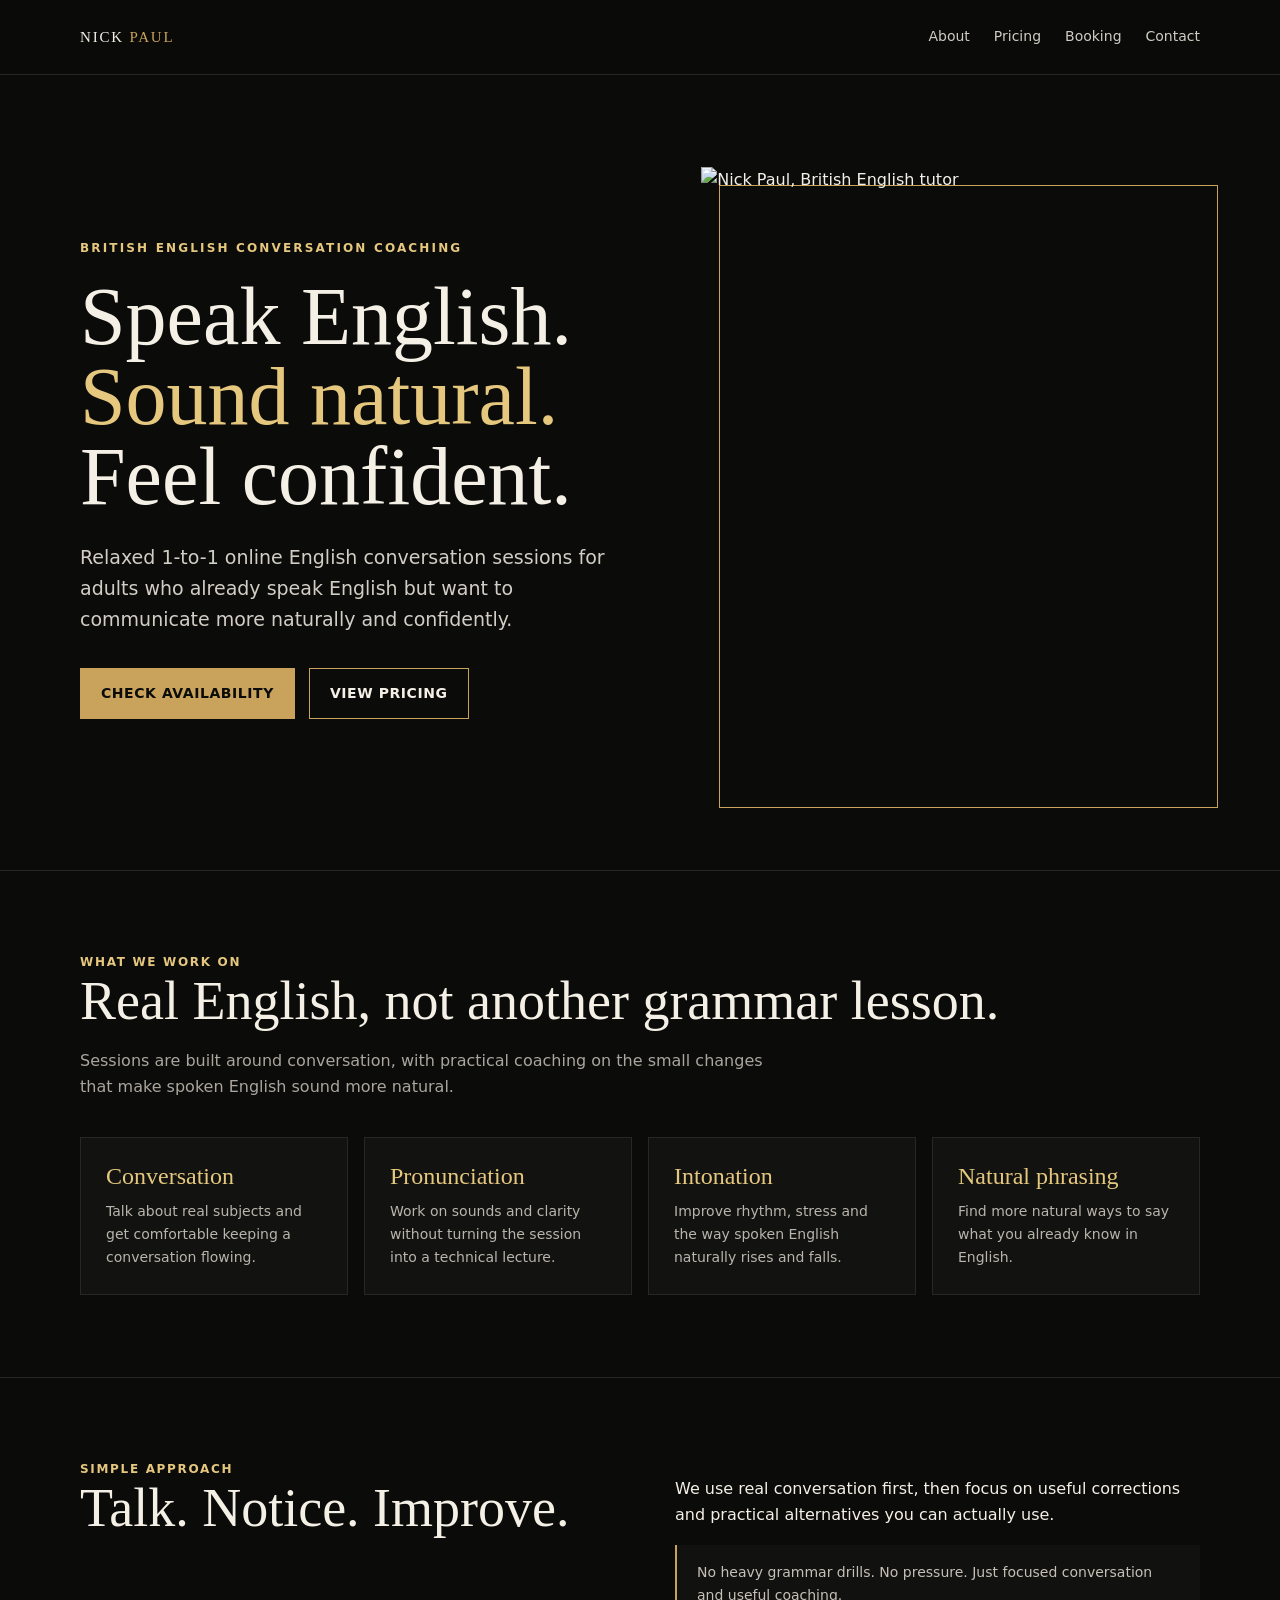
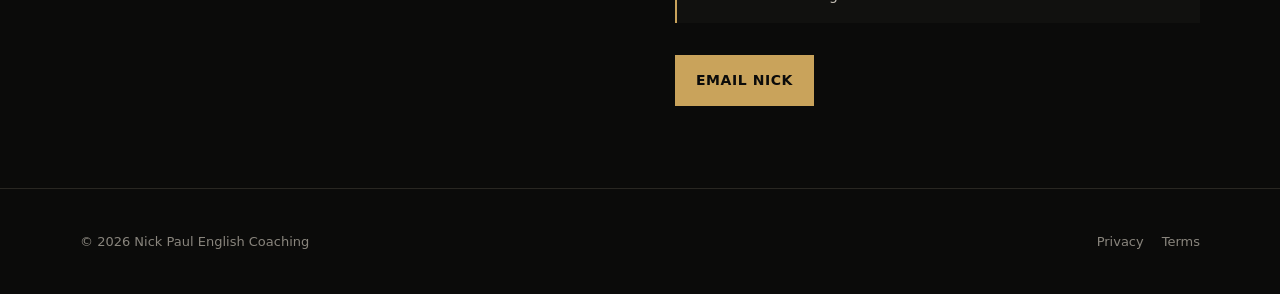
==== index.html @ a5fb8ac5 "Add files via upload" ====
<!doctype html><html lang="en-GB"><head><meta charset="utf-8"><meta name="viewport" content="width=device-width,initial-scale=1"><title>Nick Paul | British English Conversation Coach</title><meta name="description" content="Relaxed 1-to-1 online British English conversation coaching. Speak naturally, improve pronunciation and build confidence."><link rel="stylesheet" href="style.css"></head><body><header class="nav"><div class="wrap navin"><a class="brand" href="index.html">NICK <span>PAUL</span></a><nav><a href="about.html">About</a><a href="pricing.html">Pricing</a><a href="booking.html">Booking</a><a href="mailto:nickpaulteaching@gmail.com">Contact</a></nav></div></header><main><section class="wrap hero"><div><div class="eyebrow">BRITISH ENGLISH CONVERSATION COACHING</div><h1>Speak English.<br><em>Sound natural.</em><br>Feel confident.</h1><p class="lead">Relaxed 1-to-1 online English conversation sessions for adults who already speak English but want to communicate more naturally and confidently.</p><div class="buttons"><a class="btn primary" href="booking.html">CHECK AVAILABILITY</a><a class="btn" href="pricing.html">VIEW PRICING</a></div></div><div class="portrait"><img src="assets/nick-portrait.jpg" alt="Nick Paul, British English tutor"></div></section><section class="section"><div class="wrap"><div class="kicker">What we work on</div><h2>Real English, not another grammar lesson.</h2><p class="section-intro">Sessions are built around conversation, with practical coaching on the small changes that make spoken English sound more natural.</p><div class="grid"><div class="card"><b>Conversation</b><p>Talk about real subjects and get comfortable keeping a conversation flowing.</p></div><div class="card"><b>Pronunciation</b><p>Work on sounds and clarity without turning the session into a technical lecture.</p></div><div class="card"><b>Intonation</b><p>Improve rhythm, stress and the way spoken English naturally rises and falls.</p></div><div class="card"><b>Natural phrasing</b><p>Find more natural ways to say what you already know in English.</p></div></div></div></section><section class="section"><div class="wrap split"><div><div class="kicker">Simple approach</div><h2>Talk. Notice. Improve.</h2></div><div><p>We use real conversation first, then focus on useful corrections and practical alternatives you can actually use.</p><p class="notice">No heavy grammar drills. No pressure. Just focused conversation and useful coaching.</p><div class="buttons"><a class="btn primary" href="mailto:nickpaulteaching@gmail.com">EMAIL NICK</a></div></div></div></section></main><footer class="footer"><div class="wrap footerin"><div>© 2026 Nick Paul English Coaching</div><div class="smallnav"><a href="privacy.html">Privacy</a><a href="terms.html">Terms</a></div></div></footer></body></html>
---- style.css ----
:root{--bg:#0b0b0a;--panel:#121210;--gold:#c9a35b;--gold2:#e5c77e;--cream:#f5f0e6;--muted:#aaa69d;--line:#292722}*{box-sizing:border-box}html{scroll-behavior:smooth}body{margin:0;background:var(--bg);color:var(--cream);font-family:Inter,system-ui,-apple-system,Segoe UI,sans-serif;line-height:1.65}a{color:inherit;text-decoration:none}.wrap{width:min(1120px,92%);margin:auto}.nav{position:sticky;top:0;z-index:10;background:rgba(11,11,10,.93);backdrop-filter:blur(12px);border-bottom:1px solid var(--line)}.navin{height:74px;display:flex;align-items:center;justify-content:space-between}.brand{font-family:Georgia,serif;letter-spacing:.12em;font-size:15px}.brand span{color:var(--gold)}nav{display:flex;gap:24px;font-size:14px;color:#d0ccc3}nav a:hover{color:var(--gold2)}.hero{padding:92px 0 80px;display:grid;grid-template-columns:1.05fr .95fr;gap:70px;align-items:center}.eyebrow{color:var(--gold2);letter-spacing:.18em;font-size:12px;font-weight:700}.hero h1{font:500 clamp(48px,7vw,82px)/.98 Georgia,serif;margin:18px 0 24px}.hero h1 em{color:var(--gold2);font-style:normal}.lead{font-size:19px;color:#d2cec5;max-width:620px}.buttons{display:flex;gap:14px;flex-wrap:wrap;margin-top:32px}.btn{display:inline-block;padding:13px 20px;border:1px solid var(--gold);font-weight:700;font-size:14px;letter-spacing:.04em}.btn.primary{background:var(--gold);color:#0b0b0a}.btn:hover{transform:translateY(-1px)}.portrait{position:relative}.portrait img{width:100%;display:block;aspect-ratio:4/5;object-fit:cover;object-position:center 34%;filter:saturate(.8)}.portrait:after{content:"";position:absolute;inset:18px -18px -18px 18px;border:1px solid var(--gold);z-index:-1}.section{padding:82px 0;border-top:1px solid var(--line)}.section h2{font:500 clamp(34px,5vw,54px)/1.05 Georgia,serif;margin:0 0 18px}.section-intro{color:var(--muted);max-width:720px}.grid{display:grid;grid-template-columns:repeat(4,1fr);gap:16px;margin-top:36px}.card{background:var(--panel);border:1px solid var(--line);padding:25px}.card b{display:block;font:500 24px Georgia,serif;margin-bottom:10px;color:var(--gold2)}.card p{margin:0;color:#b9b5ac;font-size:14px}.split{display:grid;grid-template-columns:1fr 1fr;gap:70px;align-items:start}.kicker{color:var(--gold2);text-transform:uppercase;letter-spacing:.14em;font-size:12px;font-weight:700}.price{font:500 74px/1 Georgia,serif;color:var(--gold2);margin:20px 0 4px}.price small{font:400 18px system-ui;color:var(--muted)}ul.clean{list-style:none;padding:0;margin:26px 0}ul.clean li{padding:9px 0;border-bottom:1px solid var(--line)}ul.clean li:before{content:'✓';color:var(--gold);margin-right:10px}.notice{border-left:2px solid var(--gold);padding:16px 20px;background:#11110f;color:#c6c1b7;font-size:14px}.calendar{margin-top:32px;border:1px solid var(--line);background:var(--panel);padding:24px}.monthbar{display:flex;justify-content:space-between;align-items:center;margin-bottom:20px}.monthbar button{background:none;color:var(--cream);border:1px solid var(--line);padding:8px 12px;cursor:pointer}.monthbar strong{font:500 24px Georgia,serif}.days{display:grid;grid-template-columns:repeat(7,1fr);gap:6px}.dayhead{color:var(--muted);font-size:11px;text-align:center;padding:7px}.day{min-height:90px;background:#0e0e0c;border:1px solid #1f1e1a;padding:8px;font-size:12px}.day.today{border-color:var(--gold)}.daynum{color:#aaa;margin-bottom:7px}.slot{display:block;width:100%;margin:4px 0;padding:5px 6px;background:#1c1a15;border:1px solid #3b3324;color:var(--gold2);font-size:11px;cursor:pointer;text-align:left}.slot:hover{background:#29241a}.form{display:grid;gap:13px;max-width:650px}.form input,.form textarea{width:100%;background:#10100e;border:1px solid var(--line);color:var(--cream);padding:13px;font:inherit}.form textarea{min-height:130px}.footer{padding:42px 0;border-top:1px solid var(--line);color:#89857d;font-size:13px}.footerin{display:flex;justify-content:space-between;gap:20px;flex-wrap:wrap}.smallnav{display:flex;gap:18px}.legal{max-width:800px}.legal h3{font:500 24px Georgia,serif;color:var(--gold2);margin-top:36px}@media(max-width:800px){nav{gap:12px;font-size:12px}.hero,.split{grid-template-columns:1fr;gap:40px}.hero{padding-top:60px}.grid{grid-template-columns:1fr 1fr}.portrait{max-width:520px}.days{gap:3px}.day{min-height:72px;padding:5px}.slot{font-size:10px}}@media(max-width:520px){nav a:nth-child(2),nav a:nth-child(3){display:none}.grid{grid-template-columns:1fr}.hero h1{font-size:50px}.calendar{padding:10px}.day{min-height:58px}.slot{padding:3px;font-size:9px}.dayhead{font-size:9px}}
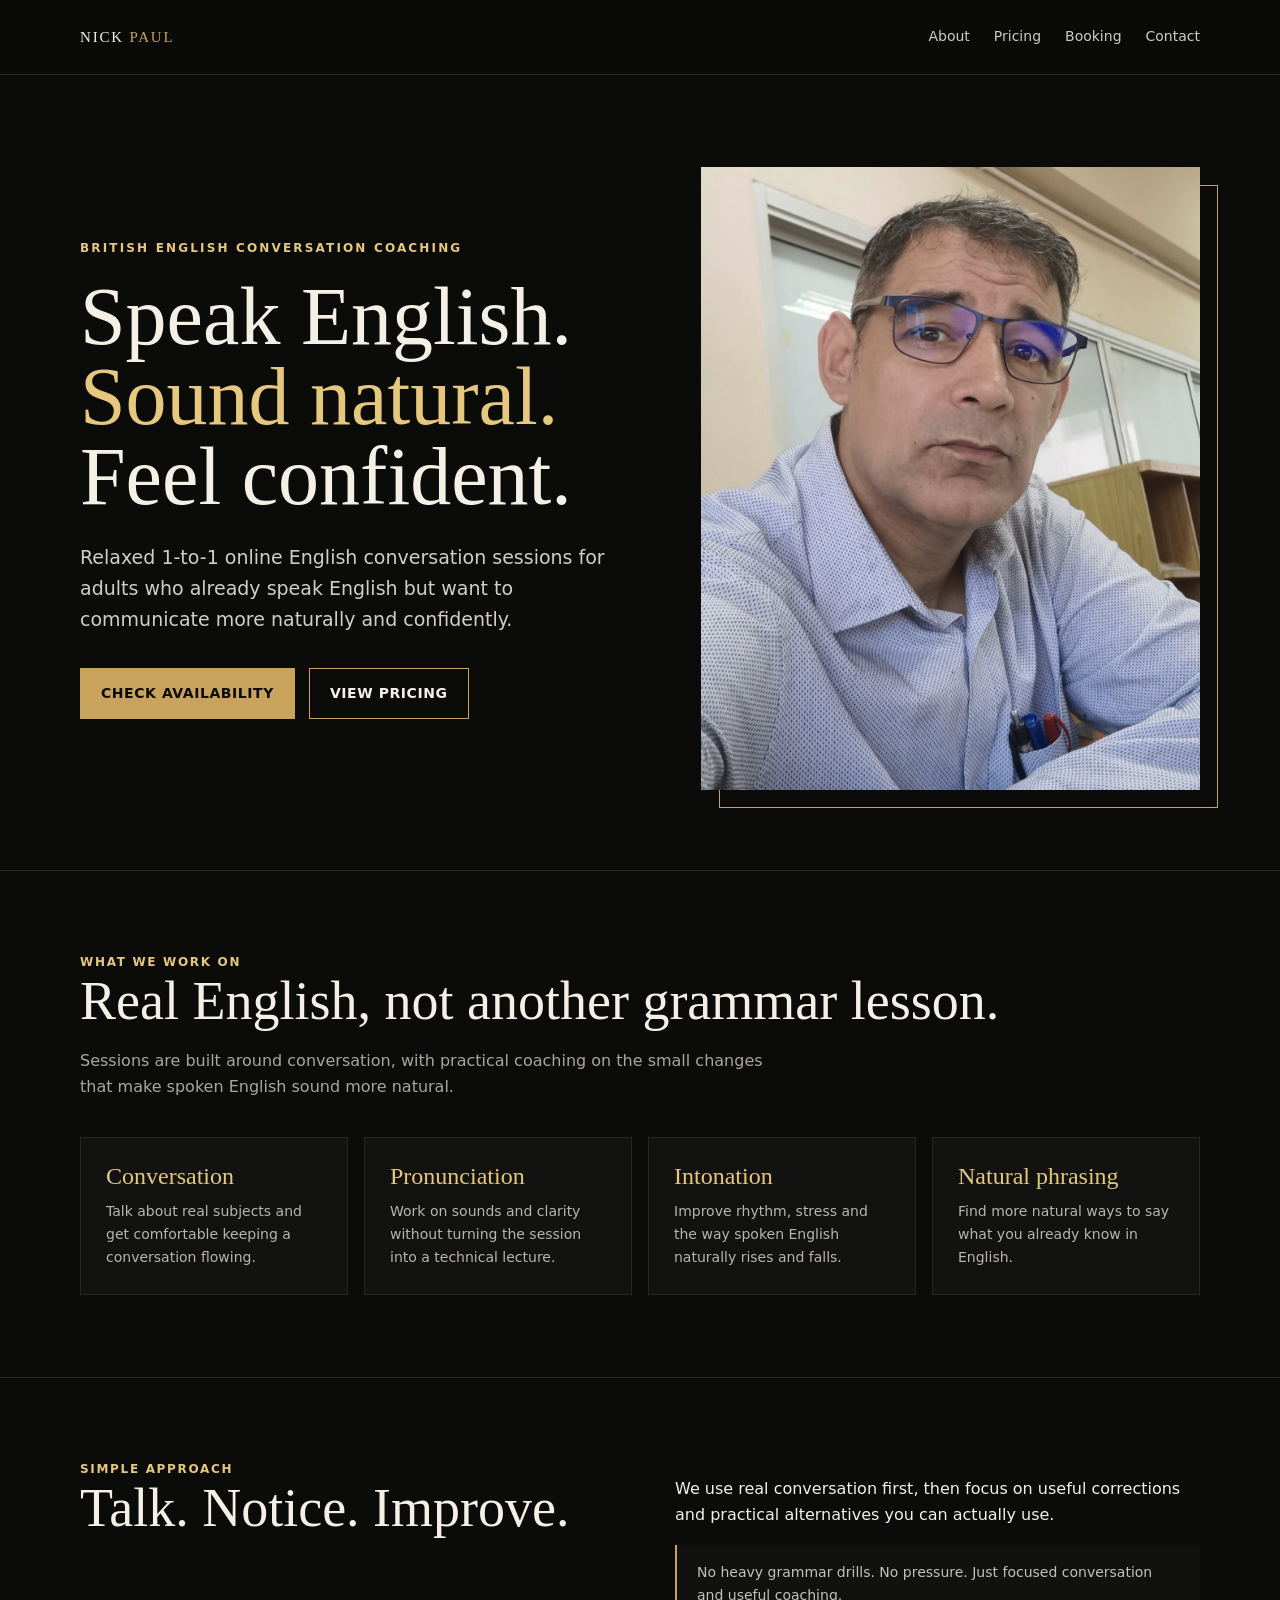
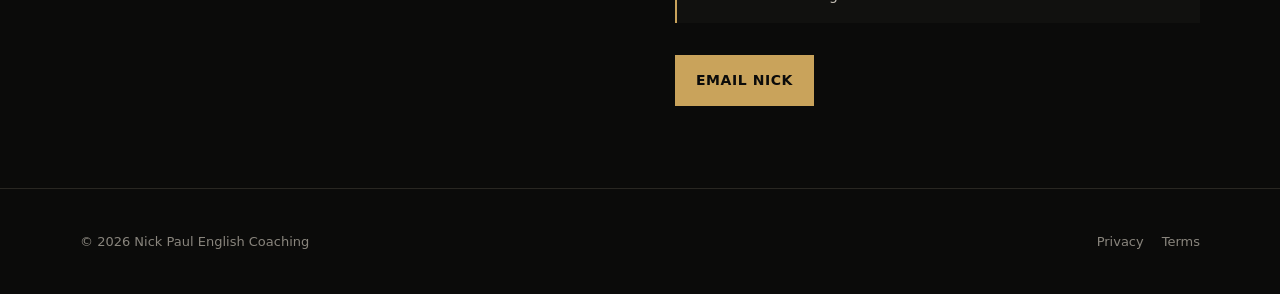
==== commit cc81c579: "Update index.html" ====
--- a/index.html
+++ b/index.html
@@ -1 +1 @@
-<!doctype html><html lang="en-GB"><head><meta charset="utf-8"><meta name="viewport" content="width=device-width,initial-scale=1"><title>Nick Paul | British English Conversation Coach</title><meta name="description" content="Relaxed 1-to-1 online British English conversation coaching. Speak naturally, improve pronunciation and build confidence."><link rel="stylesheet" href="style.css"></head><body><header class="nav"><div class="wrap navin"><a class="brand" href="index.html">NICK <span>PAUL</span></a><nav><a href="about.html">About</a><a href="pricing.html">Pricing</a><a href="booking.html">Booking</a><a href="mailto:nickpaulteaching@gmail.com">Contact</a></nav></div></header><main><section class="wrap hero"><div><div class="eyebrow">BRITISH ENGLISH CONVERSATION COACHING</div><h1>Speak English.<br><em>Sound natural.</em><br>Feel confident.</h1><p class="lead">Relaxed 1-to-1 online English conversation sessions for adults who already speak English but want to communicate more naturally and confidently.</p><div class="buttons"><a class="btn primary" href="booking.html">CHECK AVAILABILITY</a><a class="btn" href="pricing.html">VIEW PRICING</a></div></div><div class="portrait"><img src="assets/nick-portrait.jpg" alt="Nick Paul, British English tutor"></div></section><section class="section"><div class="wrap"><div class="kicker">What we work on</div><h2>Real English, not another grammar lesson.</h2><p class="section-intro">Sessions are built around conversation, with practical coaching on the small changes that make spoken English sound more natural.</p><div class="grid"><div class="card"><b>Conversation</b><p>Talk about real subjects and get comfortable keeping a conversation flowing.</p></div><div class="card"><b>Pronunciation</b><p>Work on sounds and clarity without turning the session into a technical lecture.</p></div><div class="card"><b>Intonation</b><p>Improve rhythm, stress and the way spoken English naturally rises and falls.</p></div><div class="card"><b>Natural phrasing</b><p>Find more natural ways to say what you already know in English.</p></div></div></div></section><section class="section"><div class="wrap split"><div><div class="kicker">Simple approach</div><h2>Talk. Notice. Improve.</h2></div><div><p>We use real conversation first, then focus on useful corrections and practical alternatives you can actually use.</p><p class="notice">No heavy grammar drills. No pressure. Just focused conversation and useful coaching.</p><div class="buttons"><a class="btn primary" href="mailto:nickpaulteaching@gmail.com">EMAIL NICK</a></div></div></div></section></main><footer class="footer"><div class="wrap footerin"><div>© 2026 Nick Paul English Coaching</div><div class="smallnav"><a href="privacy.html">Privacy</a><a href="terms.html">Terms</a></div></div></footer></body></html>
+<!doctype html><html lang="en-GB"><head><meta charset="utf-8"><meta name="viewport" content="width=device-width,initial-scale=1"><title>Nick Paul | British English Conversation Coach</title><meta name="description" content="Relaxed 1-to-1 online British English conversation coaching. Speak naturally, improve pronunciation and build confidence."><link rel="stylesheet" href="style.css"></head><body><header class="nav"><div class="wrap navin"><a class="brand" href="index.html">NICK <span>PAUL</span></a><nav><a href="about.html">About</a><a href="pricing.html">Pricing</a><a href="booking.html">Booking</a><a href="mailto:nickpaulteaching@gmail.com">Contact</a></nav></div></header><main><section class="wrap hero"><div><div class="eyebrow">BRITISH ENGLISH CONVERSATION COACHING</div><h1>Speak English.<br><em>Sound natural.</em><br>Feel confident.</h1><p class="lead">Relaxed 1-to-1 online English conversation sessions for adults who already speak English but want to communicate more naturally and confidently.</p><div class="buttons"><a class="btn primary" href="booking.html">CHECK AVAILABILITY</a><a class="btn" href="pricing.html">VIEW PRICING</a></div></div><div class="portrait"><img src="nick-portrait.jpg" alt="Nick Paul, British English tutor"></div></section><section class="section"><div class="wrap"><div class="kicker">What we work on</div><h2>Real English, not another grammar lesson.</h2><p class="section-intro">Sessions are built around conversation, with practical coaching on the small changes that make spoken English sound more natural.</p><div class="grid"><div class="card"><b>Conversation</b><p>Talk about real subjects and get comfortable keeping a conversation flowing.</p></div><div class="card"><b>Pronunciation</b><p>Work on sounds and clarity without turning the session into a technical lecture.</p></div><div class="card"><b>Intonation</b><p>Improve rhythm, stress and the way spoken English naturally rises and falls.</p></div><div class="card"><b>Natural phrasing</b><p>Find more natural ways to say what you already know in English.</p></div></div></div></section><section class="section"><div class="wrap split"><div><div class="kicker">Simple approach</div><h2>Talk. Notice. Improve.</h2></div><div><p>We use real conversation first, then focus on useful corrections and practical alternatives you can actually use.</p><p class="notice">No heavy grammar drills. No pressure. Just focused conversation and useful coaching.</p><div class="buttons"><a class="btn primary" href="mailto:nickpaulteaching@gmail.com">EMAIL NICK</a></div></div></div></section></main><footer class="footer"><div class="wrap footerin"><div>© 2026 Nick Paul English Coaching</div><div class="smallnav"><a href="privacy.html">Privacy</a><a href="terms.html">Terms</a></div></div></footer></body></html>
